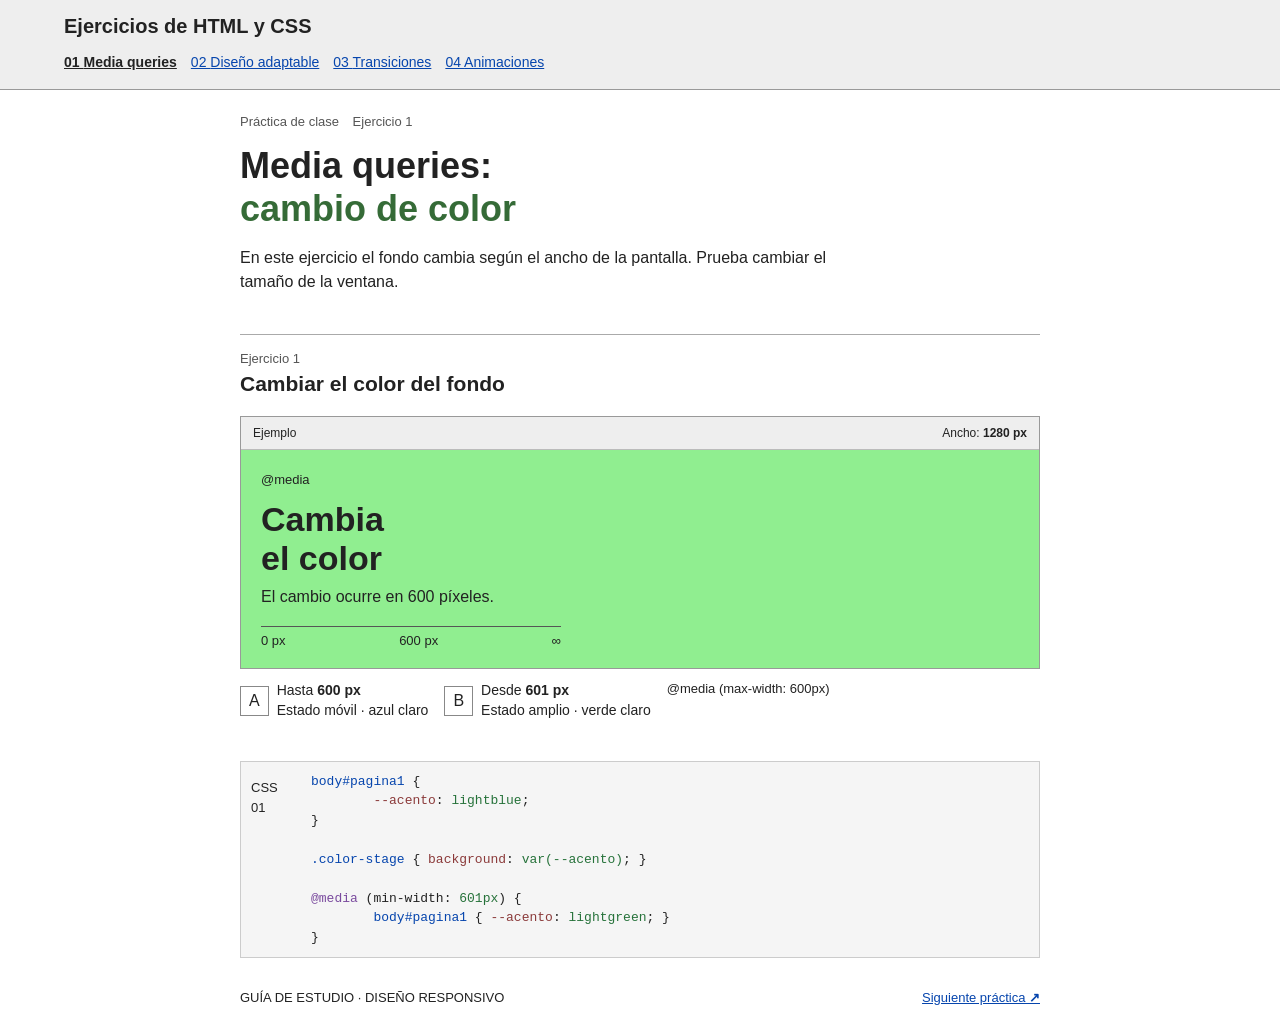
==== index.html @ 0623d087 "Add initial HTML structure for responsive design" ====
<!doctype html>
<html lang="es">
<head>
	<meta charset="utf-8">
	<meta name="viewport" content="width=device-width, initial-scale=1">
	<meta name="theme-color" content="#f5f4ee">
	<title>Práctica 1 · Media Queries</title>
	<link rel="stylesheet" href="css/estilos.css">
</head>
<body id="pagina1">
	<header class="site-header">
		<a class="wordmark" href="pagina 1.html" aria-label="Inicio de las prácticas">Ejercicios de HTML y CSS</a>
		<nav class="page-nav" aria-label="Ejercicios">
			<a class="active" href="pagina 1.html" aria-current="page">01 <span>Media queries</span></a>
			<a href="pagina 2.html">02 <span>Diseño adaptable</span></a>
			<a href="pagina 3.html">03 <span>Transiciones</span></a>
			<a href="pagina 4.html">04 <span>Animaciones</span></a>
		</nav>
	</header>

	<main>
		<section class="intro">
			<p class="eyebrow">Práctica de clase <span>Ejercicio 1</span></p>
			<h1>Media queries:<br><em>cambio de color</em></h1>
			<p class="intro-copy">En este ejercicio el fondo cambia según el ancho de la pantalla. Prueba cambiar el tamaño de la ventana.</p>
		</section>

		<section class="lab lab-color" aria-labelledby="color-title">
			<div class="lab-heading">
				<div><p class="eyebrow">Ejercicio 1</p><h2 id="color-title">Cambiar el color del fondo</h2></div>
			</div>
			<div class="color-demo">
				<div class="demo-top"><span>Ejemplo</span><span class="screen-width">Ancho: <b>---</b></span></div>
				<div class="color-stage">
					<span class="stage-index">@media</span>
					<strong>Cambia<br>el color</strong>
					<p>El cambio ocurre en 600 píxeles.</p>
					<div class="breakpoint-mark"><span>0 px</span><span>600 px</span><span>∞</span></div>
				</div>
			</div>
			<div class="lesson-row">
				<div><span class="lesson-number">A</span><p>Hasta <strong>600 px</strong><br><span>Estado móvil · azul claro</span></p></div>
				<div><span class="lesson-number">B</span><p>Desde <strong>601 px</strong><br><span>Estado amplio · verde claro</span></p></div>
				<code>@media (max-width: 600px)</code>
			</div>
		</section>

		<section class="code-note" aria-label="Ejemplo de CSS">
			<div class="code-label">CSS <span>01</span></div>
			<pre><code><span class="code-selector">body#pagina1</span> {
	<span class="code-prop">--acento</span>: <span class="code-value">lightblue</span>;
}

<span class="code-selector">.color-stage</span> { <span class="code-prop">background</span>: <span class="code-value">var(--acento)</span>; }

<span class="code-keyword">@media</span> (min-width: <span class="code-value">601px</span>) {
	<span class="code-selector">body#pagina1</span> { <span class="code-prop">--acento</span>: <span class="code-value">lightgreen</span>; }
}</code></pre>
		</section>

		<footer class="page-footer"><span>GUÍA DE ESTUDIO · DISEÑO RESPONSIVO</span><a href="pagina 2.html">Siguiente práctica <b>↗</b></a></footer>
	</main>
	<script>
		const widthLabel = document.querySelector('.screen-width b');
		const updateWidth = () => { widthLabel.textContent = `${window.innerWidth} px`; };
		window.addEventListener('resize', updateWidth);
		updateWidth();
	</script>
</body>
</html>
---- css/estilos.css ----
* {
  box-sizing: border-box;
}

body {
  --fondo: white;
  --texto: #222;
  --borde: #999;
  --acento: lightblue;
  --titulo: #356b37;
  margin: 0;
  background: var(--fondo);
  color: var(--texto);
  font-family: Arial, sans-serif;
}

body#pagina2 {
  --acento: #cceeff;
  --titulo: #2c6989;
}

body#pagina3 {
  --acento: lightgreen;
  --titulo: #356b37;
}

body#pagina4 {
  --acento: #ffe0bd;
  --titulo: #9b5b2a;
}

a {
  color: #0645ad;
}

.site-header {
  padding: 15px 5%;
  border-bottom: 1px solid var(--borde);
  background: #eee;
}

.wordmark {
  display: block;
  margin-bottom: 12px;
  color: #222;
  font-size: 20px;
  font-weight: bold;
  text-decoration: none;
}

.wordmark span {
  color: #222;
}

.page-nav {
  display: flex;
  flex-wrap: wrap;
  gap: 14px;
}

.page-nav a {
  padding: 4px 0;
  font-size: 14px;
}

.page-nav a.active {
  color: #222;
  font-weight: bold;
}

main {
  width: 90%;
  max-width: 800px;
  margin: 0 auto;
}

.intro {
  padding: 24px 0;
}

.eyebrow {
  margin: 0;
  color: #555;
  font-size: 13px;
}

.intro > .eyebrow span {
  margin-left: 10px;
}

h1 {
  margin: 15px 0;
  font-size: 36px;
  line-height: 1.2;
}

h1 em {
  color: var(--titulo);
  font-style: normal;
}

.intro-copy {
  max-width: 600px;
  line-height: 1.5;
}

.lab {
  padding: 16px 0;
  border-top: 1px solid #aaa;
}

.lab-heading {
  display: flex;
  align-items: center;
  justify-content: space-between;
  gap: 12px;
  margin-bottom: 14px;
}

.lab-heading h2 {
  margin: 6px 0;
  font-size: 21px;
}

.live-tag {
  font-size: 13px;
}

.live-tag i {
  display: none;
}

.color-demo,
.layout-demo,
.hover-demo,
.card-demo {
  border: 1px solid #999;
  background: white;
}

.demo-top,
.layout-top,
.hover-top,
.card-top {
  display: flex;
  justify-content: space-between;
  gap: 10px;
  padding: 9px 12px;
  border-bottom: 1px solid #bbb;
  background: #eee;
  font-size: 12px;
}

.color-stage {
  min-height: 210px;
  padding: 20px;
  background: var(--acento);
  transition: background-color 0.8s ease;
}

.color-stage::after {
  display: none;
}

.stage-index,
.breakpoint-mark,
.lesson-row code,
.code-label,
.layout-tile,
.layout-status,
.hover-top,
.hover-prompt,
.transform-measure,
.card-top,
.art-caption,
.card-link {
  font-family: Arial, sans-serif;
  font-size: 13px;
}

.color-stage strong {
  display: block;
  margin-top: 12px;
  font-size: 34px;
}

.color-stage p {
  margin: 10px 0;
}

.breakpoint-mark {
  display: flex;
  justify-content: space-between;
  max-width: 300px;
  margin-top: 20px;
  padding-top: 6px;
  border-top: 1px solid #555;
}

.lesson-row {
  display: flex;
  flex-wrap: wrap;
  gap: 16px;
  padding: 12px 0;
}

.lesson-row > div {
  display: flex;
  align-items: center;
  gap: 8px;
}

.lesson-number {
  display: inline-block;
  padding: 5px 8px;
  border: 1px solid #888;
}

.lesson-row p {
  margin: 0;
  font-size: 14px;
  line-height: 1.4;
}

.code-note {
  display: grid;
  grid-template-columns: 60px 1fr;
  margin: 12px 0;
  padding: 10px;
  border: 1px solid #ccc;
  background: #f5f5f5;
}

.code-label {
  padding-top: 8px;
}

.code-label span {
  display: block;
  margin-top: 5px;
}

pre {
  margin: 0;
  overflow-x: auto;
  font: 13px/1.5 'Courier New', monospace;
}

.code-selector {
  color: #0645ad;
}

.code-prop {
  color: #8b3a3a;
}

.code-value {
  color: #26723a;
}

.code-keyword {
  color: #7a4a9e;
}

.page-footer {
  display: flex;
  flex-wrap: wrap;
  justify-content: space-between;
  gap: 12px;
  padding: 20px 0;
  font-size: 13px;
}

.layout-container {
  display: flex;
  flex-direction: column;
  gap: 8px;
  padding: 12px;
}

.layout-tile {
  display: flex;
  min-height: 70px;
  align-items: center;
  justify-content: space-between;
  padding: 12px;
}

.tile-image {
  background: var(--acento);
}

.tile-title {
  background: #eee;
}

.tile-copy {
  background: #ffe0bd;
}

.tile-symbol {
  font-size: 24px;
}

.layout-status {
  display: flex;
  justify-content: space-between;
  gap: 10px;
  padding: 10px 12px;
  border-top: 1px solid #bbb;
}

.layout-state-desktop {
  display: none;
}

.hover-stage {
  display: flex;
  min-height: 240px;
  align-items: center;
  justify-content: space-around;
  gap: 14px;
  padding: 20px;
}

.transform-target {
  width: 80px;
  height: 80px;
  border: 1px solid #555;
  background: var(--acento);
  cursor: pointer;
  transition: transform 0.5s ease, background-color 0.5s ease;
}

.transform-target span {
  font-size: 28px;
}

.transform-target:hover,
.transform-target:focus-visible {
  transform: scale(1.35) rotate(5deg);
  background: orange;
}

.transform-target:focus-visible {
  outline: 2px solid black;
  outline-offset: 3px;
}

.hover-prompt {
  line-height: 1.5;
}

.transform-measure {
  display: flex;
  align-items: center;
  gap: 8px;
}

.transform-measure i {
  width: 40px;
  border-top: 1px solid #555;
}

.card-demo {
  padding-bottom: 12px;
}

.card-top {
  margin-bottom: 12px;
}

.study-card {
  width: 90%;
  max-width: 570px;
  margin: 0 auto;
  overflow: hidden;
  border: 1px solid #aaa;
  background: white;
  animation: latido 1.2s ease-in-out infinite;
}

.card-art {
  position: relative;
  min-height: 180px;
  overflow: hidden;
  background: var(--acento);
}

.card-art::before {
  display: none;
}

.sun {
  position: absolute;
  top: 25px;
  left: 50%;
  width: 60px;
  height: 60px;
  transform: translateX(-50%);
  border-radius: 50%;
  background: orange;
}

.mountain {
  position: absolute;
  right: 0;
  bottom: 0;
  width: 100%;
  height: 65px;
  background: #7ca37c;
}

.mountain-back {
  right: 35%;
  height: 90px;
  background: #9db89d;
}

.mountain-front {
  height: 45px;
  background: #527952;
}

.art-caption {
  position: absolute;
  bottom: 8px;
  left: 10px;
}

.card-content {
  padding: 16px;
}

.card-content h3 {
  margin: 10px 0;
  font-size: 23px;
}

.card-content > p:not(.eyebrow) {
  line-height: 1.5;
}

.card-link {
  display: inline-block;
  margin-top: 8px;
}

@keyframes latido {
  0%, 100% { transform: scale(1); }
  50% { transform: scale(1.07); }
}

@keyframes aparecer {
  from { opacity: 0; transform: translateY(25px); }
  to { opacity: 1; transform: translateY(0); }
}

.layout-tile {
  animation: aparecer 0.7s ease-out both;
}

.layout-tile:nth-child(2) {
  animation-delay: 0.2s;
}

.layout-tile:nth-child(3) {
  animation-delay: 0.4s;
}

@media (min-width: 601px) {
  body#pagina1 {
    --acento: lightgreen;
  }
}

@media (min-width: 768px) {
  .layout-container {
    flex-direction: row;
  }

  .layout-tile {
    min-height: 150px;
    flex: 1;
    align-items: flex-end;
  }

  .layout-state-mobile {
    display: none;
  }

  .layout-state-desktop {
    display: inline;
  }

  .study-card {
    display: flex;
    max-width: 760px;
    align-items: stretch;
  }

  .card-art {
    width: 42%;
    min-height: 230px;
    flex: 0 0 42%;
  }

  .card-content {
    display: flex;
    flex: 1;
    flex-direction: column;
    justify-content: center;
  }
}

@media (max-width: 600px) {
  .site-header {
    padding: 12px 5%;
  }

  .page-nav {
    gap: 10px;
  }

  .page-nav a {
    font-size: 13px;
  }

  h1 {
    font-size: 31px;
  }

  .hover-stage {
    flex-wrap: wrap;
  }

  .transform-measure {
    width: 100%;
    justify-content: center;
  }
}

@media (prefers-reduced-motion: reduce) {
  .study-card {
    animation: latido-suave 3s ease-in-out infinite;
  }

  .layout-tile {
    animation: aparecer-suave 1.2s ease-out both;
  }
}

@keyframes latido-suave {
  0%, 100% { transform: scale(1); }
  50% { transform: scale(1.03); }
}

@keyframes aparecer-suave {
  from { opacity: 0; transform: translateY(8px); }
  to { opacity: 1; transform: translateY(0); }
}
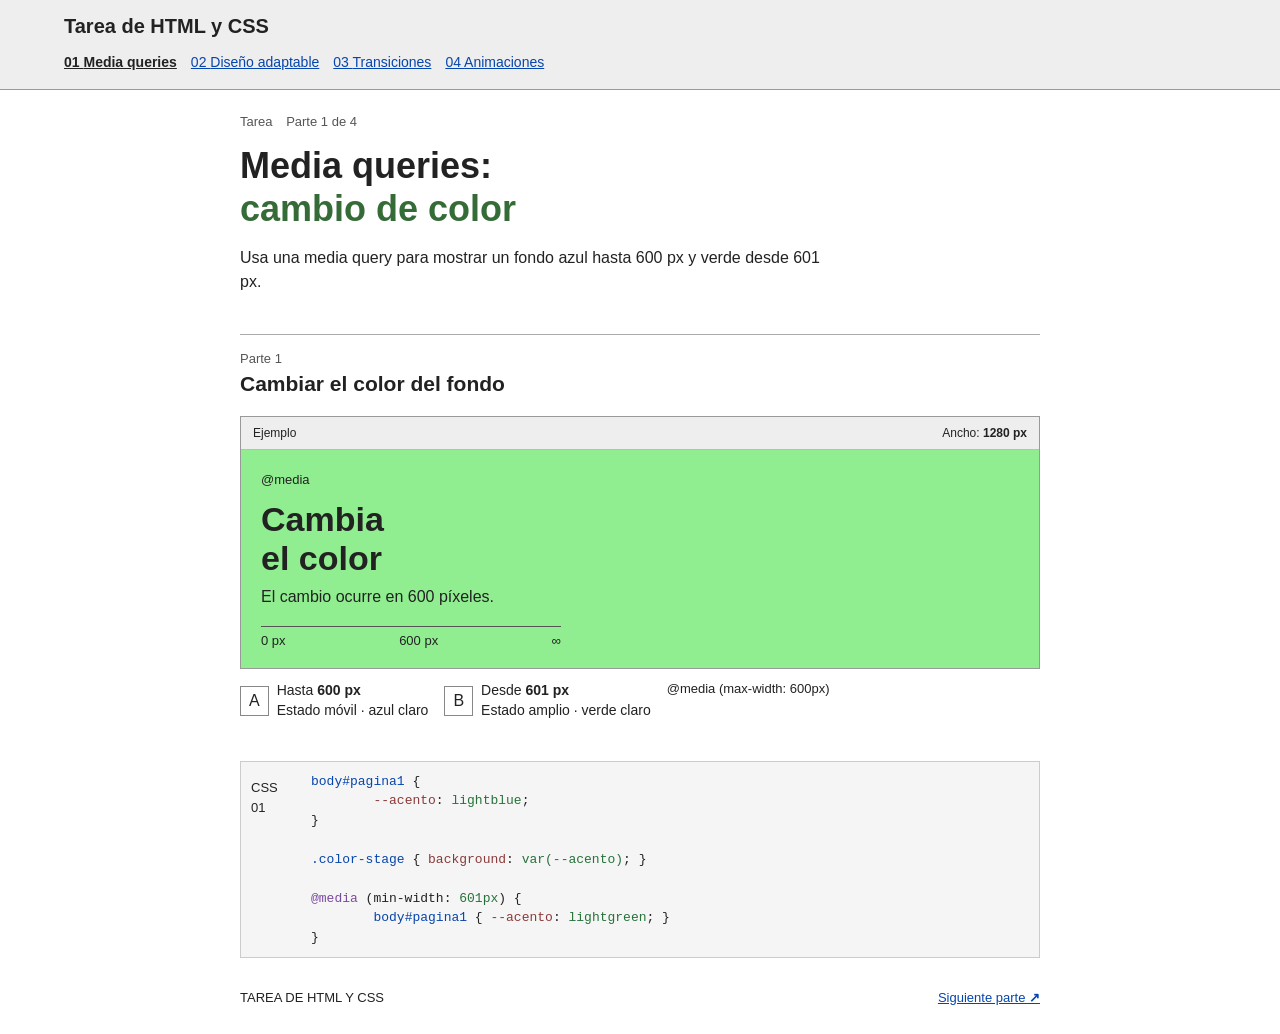
==== commit bc5bc4ce: "Update title and content for HTML task" ====
--- a/index.html
+++ b/index.html
@@ -4,14 +4,14 @@
 	<meta charset="utf-8">
 	<meta name="viewport" content="width=device-width, initial-scale=1">
 	<meta name="theme-color" content="#f5f4ee">
-	<title>Práctica 1 · Media Queries</title>
+	<title>Tarea · Parte 1: Media Queries</title>
 	<link rel="stylesheet" href="css/estilos.css">
 </head>
 <body id="pagina1">
 	<header class="site-header">
-		<a class="wordmark" href="pagina 1.html" aria-label="Inicio de las prácticas">Ejercicios de HTML y CSS</a>
-		<nav class="page-nav" aria-label="Ejercicios">
-			<a class="active" href="pagina 1.html" aria-current="page">01 <span>Media queries</span></a>
+		<a class="wordmark" href="index.html" aria-label="Inicio de la tarea">Tarea de HTML y CSS</a>
+		<nav class="page-nav" aria-label="Partes de la tarea">
+			<a class="active" href="index.html" aria-current="page">01 <span>Media queries</span></a>
 			<a href="pagina 2.html">02 <span>Diseño adaptable</span></a>
 			<a href="pagina 3.html">03 <span>Transiciones</span></a>
 			<a href="pagina 4.html">04 <span>Animaciones</span></a>
@@ -20,14 +20,14 @@
 
 	<main>
 		<section class="intro">
-			<p class="eyebrow">Práctica de clase <span>Ejercicio 1</span></p>
+			<p class="eyebrow">Tarea <span>Parte 1 de 4</span></p>
 			<h1>Media queries:<br><em>cambio de color</em></h1>
-			<p class="intro-copy">En este ejercicio el fondo cambia según el ancho de la pantalla. Prueba cambiar el tamaño de la ventana.</p>
+			<p class="intro-copy">Usa una media query para mostrar un fondo azul hasta 600 px y verde desde 601 px.</p>
 		</section>
 
 		<section class="lab lab-color" aria-labelledby="color-title">
 			<div class="lab-heading">
-				<div><p class="eyebrow">Ejercicio 1</p><h2 id="color-title">Cambiar el color del fondo</h2></div>
+				<div><p class="eyebrow">Parte 1</p><h2 id="color-title">Cambiar el color del fondo</h2></div>
 			</div>
 			<div class="color-demo">
 				<div class="demo-top"><span>Ejemplo</span><span class="screen-width">Ancho: <b>---</b></span></div>
@@ -58,7 +58,7 @@
 }</code></pre>
 		</section>
 
-		<footer class="page-footer"><span>GUÍA DE ESTUDIO · DISEÑO RESPONSIVO</span><a href="pagina 2.html">Siguiente práctica <b>↗</b></a></footer>
+		<footer class="page-footer"><span>TAREA DE HTML Y CSS</span><a href="pagina 2.html">Siguiente parte <b>↗</b></a></footer>
 	</main>
 	<script>
 		const widthLabel = document.querySelector('.screen-width b');
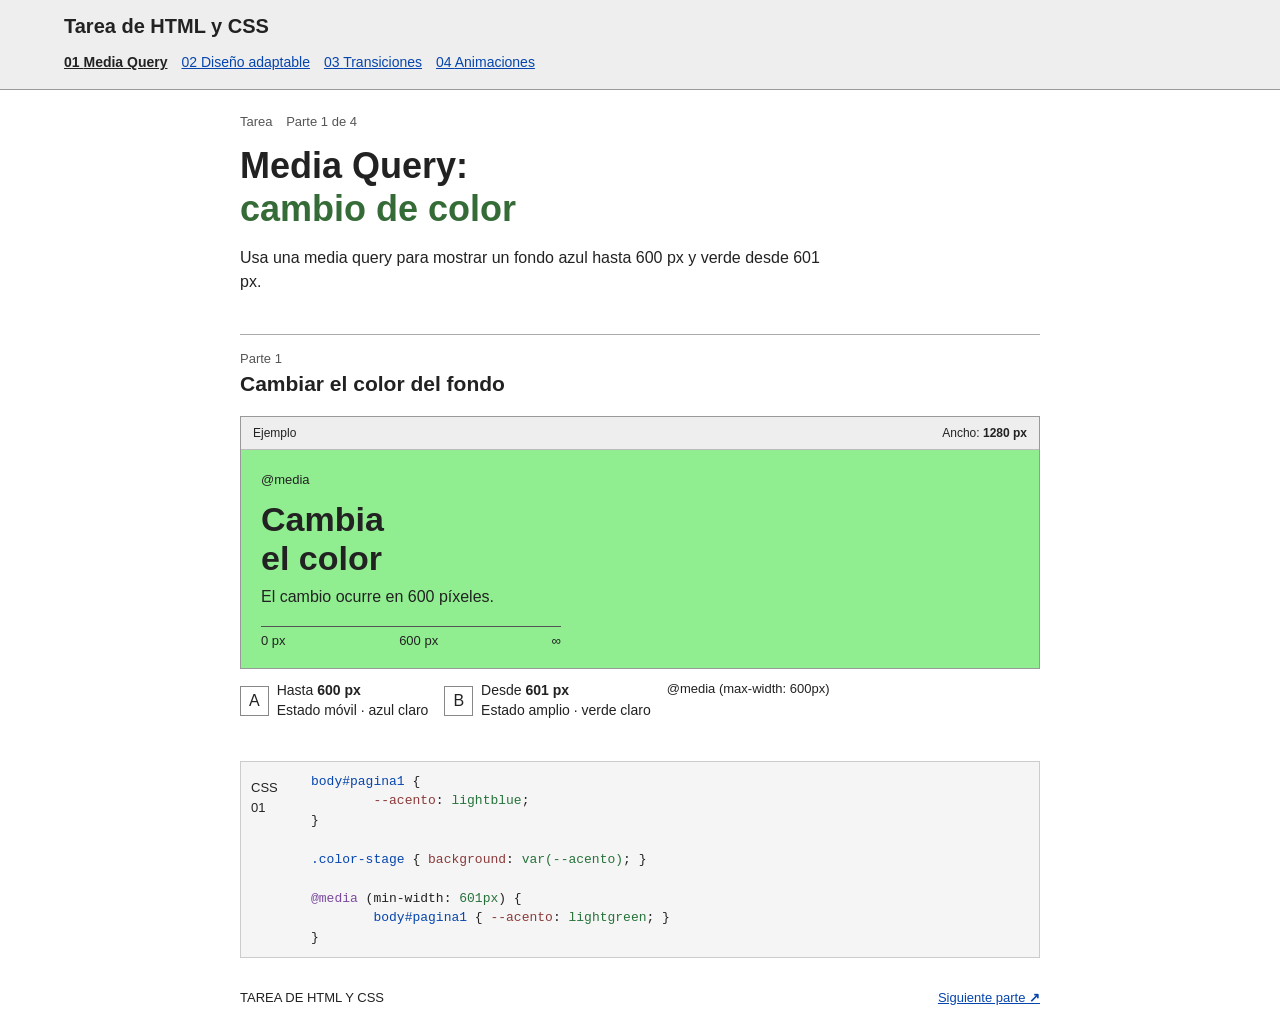
==== commit 9d40dd2d: "Update title and headings from 'Media Queries' to 'Media Query'" ====
--- a/index.html
+++ b/index.html
@@ -4,14 +4,14 @@
 	<meta charset="utf-8">
 	<meta name="viewport" content="width=device-width, initial-scale=1">
 	<meta name="theme-color" content="#f5f4ee">
-	<title>Tarea · Parte 1: Media Queries</title>
+	<title>Tarea · Parte 1: Media Query</title>
 	<link rel="stylesheet" href="css/estilos.css">
 </head>
 <body id="pagina1">
 	<header class="site-header">
 		<a class="wordmark" href="index.html" aria-label="Inicio de la tarea">Tarea de HTML y CSS</a>
 		<nav class="page-nav" aria-label="Partes de la tarea">
-			<a class="active" href="index.html" aria-current="page">01 <span>Media queries</span></a>
+			<a class="active" href="index.html" aria-current="page">01 <span>Media Query</span></a>
 			<a href="pagina 2.html">02 <span>Diseño adaptable</span></a>
 			<a href="pagina 3.html">03 <span>Transiciones</span></a>
 			<a href="pagina 4.html">04 <span>Animaciones</span></a>
@@ -21,7 +21,7 @@
 	<main>
 		<section class="intro">
 			<p class="eyebrow">Tarea <span>Parte 1 de 4</span></p>
-			<h1>Media queries:<br><em>cambio de color</em></h1>
+			<h1>Media Query:<br><em>cambio de color</em></h1>
 			<p class="intro-copy">Usa una media query para mostrar un fondo azul hasta 600 px y verde desde 601 px.</p>
 		</section>
 
